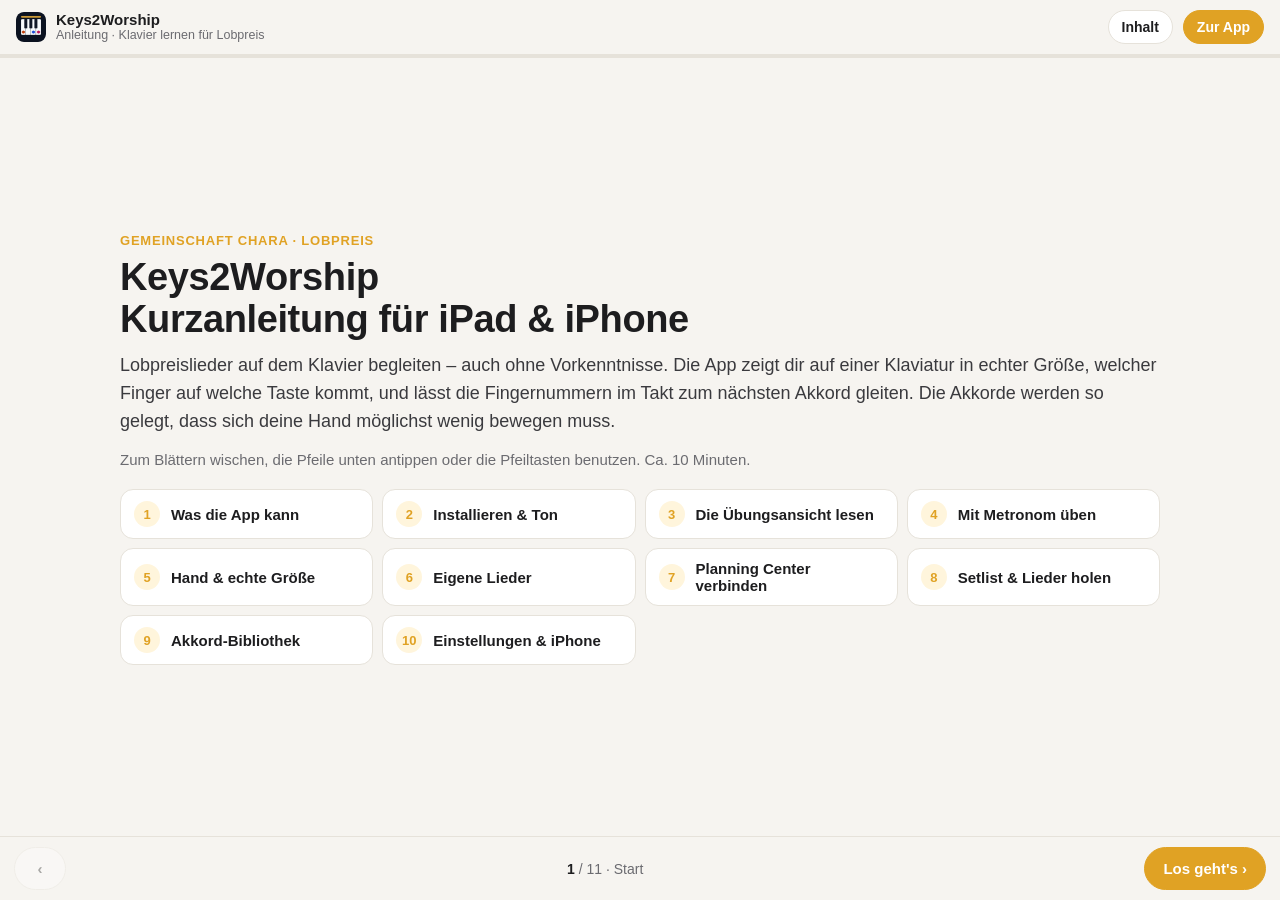
==== anleitung.html @ f3427e4c "Version 0.4.0: Planning Center, Einstellungen wie Ambientpad, Anleitung - Planning Center: Anmeldung" ====
<!DOCTYPE html>
<html lang="de">
<head>
<meta charset="utf-8">
<meta name="viewport" content="width=device-width,initial-scale=1,viewport-fit=cover">
<meta name="theme-color" content="#f6f4f0">
<title>Keys2Worship – Anleitung</title>
<link rel="apple-touch-icon" href="icons/apple-touch-icon.png">
<style>
  :root{--bg:#f6f4f0;--card:#fff;--ink:#1d1d1f;--dim:#6b6b70;--line:#e6e2da;--accent:#e0a224;--accent-soft:#fff5dc;--team:#22a7bd;--ok:#2e9d57;--warn:#c4581b;
    --r:18px;--font:-apple-system,BlinkMacSystemFont,"SF Pro Text","Segoe UI",Roboto,Helvetica,Arial,sans-serif}
  *{box-sizing:border-box}
  html,body{margin:0;height:100%;background:var(--bg);color:var(--ink);font-family:var(--font);-webkit-text-size-adjust:100%}
  body{display:flex;flex-direction:column;overflow:hidden}
  a{color:var(--accent)}
  /* Kopf */
  header{display:flex;align-items:center;gap:10px;padding:calc(env(safe-area-inset-top) + 10px) 16px 10px;border-bottom:1px solid var(--line);background:var(--bg)}
  header img{width:30px;height:30px;border-radius:8px}
  header .t{flex:1;min-width:0;line-height:1.15}
  header .t b{display:block;font-size:15px}
  header .t small{color:var(--dim);font-size:12.5px;white-space:nowrap;overflow:hidden;text-overflow:ellipsis;display:block}
  .hbtn{border:1px solid var(--line);background:var(--card);color:var(--ink);font:600 14px var(--font);border-radius:999px;padding:8px 13px;cursor:pointer;text-decoration:none;white-space:nowrap}
  .hbtn.acc{background:var(--accent);border-color:var(--accent);color:#fff}
  .progress{height:3px;background:var(--line)} .progress i{display:block;height:100%;width:0;background:var(--accent);transition:width .3s}
  /* Seiten */
  #deck{flex:1;display:flex;overflow-x:auto;overflow-y:hidden;scroll-snap-type:x mandatory;scrollbar-width:none;overscroll-behavior-x:contain}
  #deck::-webkit-scrollbar{display:none}
  .page{flex:0 0 100%;width:100%;scroll-snap-align:start;scroll-snap-stop:always;overflow-y:auto;-webkit-overflow-scrolling:touch;padding:22px 18px 30px}
  .inner{max-width:1040px;margin:0 auto;display:grid;grid-template-columns:1fr;gap:22px;align-items:start}
  @media(min-width:760px){.inner{grid-template-columns:minmax(0,1.1fr) minmax(0,.9fr);gap:40px;padding-top:12px}.inner.wide{grid-template-columns:1fr}.page{padding:30px 32px 40px}}
  .kicker{font-size:13px;font-weight:700;letter-spacing:.06em;text-transform:uppercase;color:var(--accent);margin:0 0 6px}
  h1{font-size:clamp(26px,5vw,38px);line-height:1.1;margin:0 0 12px;letter-spacing:-.01em}
  h2{font-size:clamp(23px,4.2vw,30px);line-height:1.15;margin:0 0 12px;letter-spacing:-.01em}
  h3{font-size:16px;margin:20px 0 8px}
  p{font-size:16.5px;line-height:1.55;margin:0 0 12px}
  .lead{font-size:18px;color:#3a3a3e}
  /* Schritte */
  ol.steps{list-style:none;counter-reset:s;padding:0;margin:14px 0}
  ol.steps>li{counter-increment:s;position:relative;padding:0 0 14px 46px;font-size:16.5px;line-height:1.5}
  ol.steps>li::before{content:counter(s);position:absolute;left:0;top:-2px;width:32px;height:32px;border-radius:50%;background:var(--accent);color:#fff;font-weight:700;display:flex;align-items:center;justify-content:center;font-size:15px}
  ol.steps>li:not(:last-child)::after{content:"";position:absolute;left:15.5px;top:34px;bottom:2px;width:1px;background:var(--line)}
  ul.dots{padding-left:20px;margin:8px 0 12px} ul.dots li{font-size:16.5px;line-height:1.5;margin-bottom:6px}
  .ui{display:inline-block;background:var(--card);border:1px solid var(--line);border-radius:7px;padding:0 7px;font-weight:600;font-size:.94em;white-space:nowrap;max-width:100%;white-space:normal}
  ol.steps b,ul.dots b,.account{overflow-wrap:anywhere}
  .ui.o{background:var(--accent);border-color:var(--accent);color:#fff}
  .ico{display:inline-block;vertical-align:-4px;width:20px;height:20px}
  code{font-family:ui-monospace,Menlo,monospace;font-size:.9em;background:#efebe4;border-radius:5px;padding:1px 5px;overflow-wrap:anywhere}
  .inner>*{min-width:0}
  /* Hinweiskästen */
  .box{border-radius:14px;padding:13px 15px;margin:14px 0;font-size:15.5px;line-height:1.5;background:var(--card);border:1px solid var(--line)}
  .box>b:first-child{display:block;margin-bottom:3px}
  .box.tip{background:var(--accent-soft);border-color:#f8d5ab}
  .box.warn{background:#fdecea;border-color:#f3c3bd}
  .box.team{background:#e5f6f8;border-color:#b6e3ea}
  .box p{font-size:15.5px;margin:0}
  /* Tabelle */
  table{width:100%;border-collapse:collapse;background:var(--card);border-radius:14px;overflow:hidden;border:1px solid var(--line);font-size:15.5px;margin:10px 0}
  th,td{text-align:left;padding:10px 12px;border-bottom:1px solid var(--line);vertical-align:top;overflow-wrap:break-word;hyphens:auto;-webkit-hyphens:auto}
  td .ui{white-space:normal}
  td code,td b{overflow-wrap:anywhere}
  td:first-child b{overflow-wrap:normal}
  td:first-child,th:first-child{min-width:6.8em;hyphens:manual;-webkit-hyphens:manual}
  @media(max-width:360px){td:first-child,th:first-child{min-width:5.6em;hyphens:auto;-webkit-hyphens:auto;overflow-wrap:anywhere}}
  @media(max-width:420px){th,td{padding:9px 8px}}
  th{background:#faf8f4;font-size:13px;text-transform:uppercase;letter-spacing:.04em;color:var(--dim)}
  tr:last-child td{border-bottom:0}
  /* Screenshots */
  .shots{display:flex;gap:16px;justify-content:center;flex-wrap:wrap}
  figure{margin:0;text-align:center;flex:0 1 300px;min-width:0}
  .phone{display:block;width:100%;max-width:300px;margin:0 auto;border-radius:30px;border:8px solid #1d1d1f;background:#0e1014;box-shadow:0 14px 34px rgba(0,0,0,.16)}
  .tablet{display:block;width:100%;max-width:520px;margin:0 auto;border-radius:22px;border:10px solid #1d1d1f;box-shadow:0 14px 34px rgba(0,0,0,.16)}
  .strip{display:block;width:100%;max-width:420px;margin:0 auto;border-radius:14px;border:1px solid #2a2d33;box-shadow:0 8px 20px rgba(0,0,0,.12)}
  .shots.two{flex-wrap:nowrap} .shots.two figure{flex:1 1 0;max-width:260px}
  @media(max-width:420px){.shots.two{gap:10px} .shots.two .phone{border-width:5px;border-radius:20px}}
  figcaption{font-size:13.5px;color:var(--dim);margin-top:9px;line-height:1.4}
  /* Titelseite & Inhalt */
  .cover{display:flex;flex-direction:column;justify-content:center;min-height:100%}
  .toc{display:grid;grid-template-columns:repeat(auto-fill,minmax(230px,1fr));gap:9px;margin-top:18px}
  .toc button{display:flex;gap:11px;align-items:center;text-align:left;background:var(--card);border:1px solid var(--line);border-radius:13px;padding:11px 13px;font:600 15px var(--font);color:var(--ink);cursor:pointer}
  .toc button span{flex:none;width:26px;height:26px;border-radius:50%;background:var(--accent-soft);color:var(--accent);display:flex;align-items:center;justify-content:center;font-size:13px;font-weight:700}
  .toc button:hover{border-color:var(--accent)}
  .tag{display:inline-block;font-size:12px;font-weight:700;padding:2px 8px;border-radius:999px;background:#e5f6f8;color:#167c8c;vertical-align:3px;margin-left:6px}
  .account{display:inline-block;font:600 17px ui-monospace,Menlo,monospace;background:var(--card);border:1px dashed var(--accent);border-radius:10px;padding:6px 11px;margin:2px 0 4px;word-break:break-all}

  /* Fuß */
  footer{display:flex;align-items:center;gap:10px;padding:10px 14px calc(env(safe-area-inset-bottom) + 10px);border-top:1px solid var(--line);background:var(--bg)}
  .nav{border:0;border-radius:999px;font:700 15px var(--font);padding:12px 18px;cursor:pointer;background:var(--card);color:var(--ink);border:1px solid var(--line);min-width:52px}
  .nav.next{background:var(--accent);color:#fff;border-color:var(--accent);flex:0 0 auto}
  .nav:disabled{opacity:.35;cursor:default}
  .pos{flex:1;text-align:center;font-size:14px;color:var(--dim);min-width:0;white-space:nowrap;overflow:hidden;text-overflow:ellipsis}
  .pos b{color:var(--ink)}
  /* Inhaltsverzeichnis-Overlay */
  #tocSheet{position:fixed;inset:0;background:rgba(0,0,0,.35);display:none;align-items:flex-end;justify-content:center;z-index:10}
  #tocSheet.open{display:flex}
  #tocSheet .sh{background:var(--bg);width:100%;max-width:640px;max-height:85vh;overflow:auto;border-radius:22px 22px 0 0;padding:18px 16px calc(env(safe-area-inset-bottom) + 18px)}
  @media(min-width:760px){#tocSheet{align-items:center}#tocSheet .sh{border-radius:22px}}
  #tocSheet .toc{grid-template-columns:1fr}
  .shhead{display:flex;align-items:center;justify-content:space-between;margin-bottom:6px}
  .shhead h2{margin:0;font-size:21px}
  @media print{body{overflow:visible;display:block;height:auto}#deck{display:block;overflow:visible}.page{overflow:visible;page-break-after:always}header,footer,.progress{display:none}}
</style>
</head>
<body>
<header>
  <img src="icons/icon-192.png" alt="">
  <div class="t"><b>Keys2Worship</b><small>Anleitung · Klavier lernen für Lobpreis</small></div>
  <button class="hbtn" id="tocBtn">Inhalt</button>
  <a class="hbtn acc" href="./" id="appLink">Zur App</a>
</header>
<div class="progress"><i id="bar"></i></div>

<main id="deck">

<!-- 0 Titel -->
<section class="page" data-title="Start">
  <div class="inner wide cover">
    <div>
      <p class="kicker">Gemeinschaft Chara · Lobpreis</p>
      <h1>Keys2Worship<br>Kurzanleitung für iPad &amp; iPhone</h1>
      <p class="lead">Lobpreislieder auf dem Klavier begleiten – auch ohne Vorkenntnisse. Die App zeigt dir auf einer Klaviatur in echter Größe, welcher Finger auf welche Taste kommt, und lässt die Fingernummern im Takt zum nächsten Akkord gleiten. Die Akkorde werden so gelegt, dass sich deine Hand möglichst wenig bewegen muss.</p>
      <p style="color:var(--dim);font-size:15px">Zum Blättern wischen, die Pfeile unten antippen oder die Pfeiltasten benutzen. Ca. 10 Minuten.</p>
      <div class="toc" id="tocCover"></div>
    </div>
  </div>
</section>

<!-- 1 Überblick -->
<section class="page" data-title="Was die App kann">
  <div class="inner">
    <div>
      <p class="kicker">Überblick</p>
      <h2>Was die App kann</h2>
      <ul class="dots">
        <li><b>Fingersätze auf der Klaviatur:</b> farbige Kreise mit Nummern zeigen, welcher Finger welche Taste drückt.</li>
        <li><b>Kurze Wege:</b> Die App wählt für jedes Lied automatisch die Akkord-Lagen, bei denen die Hand fast liegen bleibt.</li>
        <li><b>Gleitende Finger:</b> Im Takt des Metronoms wandern die Nummern zur nächsten Taste.</li>
        <li><b>Echte Tastengröße:</b> Die Tasten sind so breit wie an einem richtigen Klavier.</li>
        <li><b>Klavier oder Rhodes</b> – du hörst jeden Akkord.</li>
        <li><b>Planning Center:</b> Setlist des nächsten Gottesdienstes holen, mit Tonart, Tempo und – wenn gepflegt – Akkorden.</li>
      </ul>
      <div class="box tip"><b>Gut zu wissen</b><p>Alles läuft auf deinem Gerät. Nach dem ersten Öffnen funktioniert die App auch ohne Internet – nur Planning Center braucht eine Verbindung.</p></div>
    </div>
    <div class="shots"><figure style="flex-basis:520px"><img class="tablet" src="anleitung/ueben.webp" alt="Übungsansicht auf dem iPad mit Klaviatur und Fingernummern" loading="lazy"><figcaption>Die Übungsansicht auf dem iPad.</figcaption></figure></div>
  </div>
</section>

<!-- 2 Installieren -->
<section class="page" data-title="Installieren & Ton">
  <div class="inner">
    <div>
      <p class="kicker">Einmalig</p>
      <h2>App installieren und Ton einschalten</h2>
      <ol class="steps">
        <li>In <b>Safari</b> öffnen: <code>olivergentina.github.io/Keys2worship</code></li>
        <li><span class="ui">Teilen</span> antippen (Quadrat mit Pfeil) → <span class="ui">Zum Home-Bildschirm</span>.</li>
        <li>Die App über das neue Symbol starten. Der Schriftzug schreibt sich, dann <span class="ui o">Start</span> antippen – das schaltet den Ton frei. Ein kurzer Akkord bestätigt, dass alles klappt.</li>
      </ol>
      <div class="box warn"><b>Kein Ton?</b><p>Lautstärke am iPad hochdrehen. Nach längerer Pause zeigt die App den Startbildschirm erneut – einfach wieder <b>Start</b> antippen.</p></div>
      <div class="box"><b>Updates</b><p>Neue Versionen lädt die App beim Öffnen selbst. Die Versionsnummer steht unten auf der Startseite und unter ⚙︎ → App &amp; Speicher.</p></div>
    </div>
    <div class="shots"><figure style="flex-basis:520px"><img class="tablet" src="anleitung/start.webp" alt="Startbildschirm mit Schriftzug Keys2Worship und Start-Knopf" loading="lazy"><figcaption>Ein Tipp auf „Start“ schaltet den Ton frei.</figcaption></figure></div>
  </div>
</section>

<!-- 3 Übungsansicht lesen -->
<section class="page" data-title="Die Übungsansicht lesen">
  <div class="inner">
    <div>
      <p class="kicker">Grundlagen</p>
      <h2>Die Übungsansicht lesen</h2>
      <table>
        <tr><th>Zeichen</th><th>Bedeutung</th></tr>
        <tr><td><b>Voller Kreis</b></td><td>Diese Taste jetzt drücken. Die Zahl ist der Finger: 1 = Daumen, 2 = Zeigefinger, 3 = Mittelfinger, 4 = Ringfinger, 5 = kleiner Finger.</td></tr>
        <tr><td><b>Gestrichelt</b></td><td>Hier landet der Finger beim nächsten Akkord.</td></tr>
        <tr><td><b>Pfeile</b></td><td>Welcher Finger in welche Richtung rutscht.</td></tr>
        <tr><td><b>„bleibt“</b></td><td>Finger einfach liegen lassen.</td></tr>
        <tr><td><b>L</b></td><td>Linke Hand: Grundton mit dem kleinen Finger.</td></tr>
      </table>
      <p>Die Zahlen stehen oben auf den Tasten – so verdecken deine Finger sie nicht. Oben siehst du die Akkordfolge, in der Mitte „Jetzt → Danach“ und in Worten, wie du wechselst.</p>
    </div>
    <div class="shots"><figure style="flex-basis:520px"><img class="tablet" src="anleitung/ueben.webp" alt="Übungsansicht: G-Dur, Daumen rutscht von H nach A, Zeigefinger bleibt auf D" loading="lazy"><figcaption>G → D: Der Zeigefinger bleibt auf D, Daumen und kleiner Finger rutschen.</figcaption></figure></div>
  </div>
</section>

<!-- 4 Üben -->
<section class="page" data-title="Mit Metronom üben">
  <div class="inner">
    <div>
      <p class="kicker">Üben</p>
      <h2>Mit Metronom üben</h2>
      <ol class="steps">
        <li><span class="ui o">▶</span> startet das Metronom. Jeder Akkord dauert einen Takt; auf der „1“ erklingt er.</li>
        <li>Auf dem letzten Schlag <b>gleiten die Fingernummern</b> zur nächsten Taste und kommen genau auf der „1“ an. Oben steht dann „Finger rutschen …“.</li>
        <li>Mit <span class="ui">−</span> / <span class="ui">+</span> neben der BPM-Zahl langsamer oder schneller werden.</li>
        <li>Ohne Metronom: <span class="ui">›</span> zeigt den nächsten Wechsel in Zeitlupe.</li>
      </ol>
      <h3>Übungsmodi</h3>
      <ul class="dots">
        <li><b>Liedmodus:</b> der ganze Teil (oder „Ganzes Lied“) der Reihe nach.</li>
        <li><b>Wechsel üben:</b> nur zwei Akkorde im Wechsel – ideal für schwierige Stellen. Den ersten Akkord oben in der Leiste antippen.</li>
        <li><b>Ohne Hilfe:</b> nur die Akkordnamen – teste dich selbst.</li>
      </ul>
      <div class="box tip"><b>Tipp</b><p>Unter ⚙︎ → Metronom &amp; Gleiten kannst du die Finger 2 oder 3 Schläge früher losgleiten lassen. Das gibt am Anfang mehr Zeit.</p></div>
    </div>
    <div class="shots two">
      <figure><img class="tablet" src="anleitung/gleiten.webp" alt="Fingernummern gleiten zur nächsten Taste" loading="lazy"><figcaption>Kurz vor dem Wechsel: die Nummern gleiten.</figcaption></figure>
      <figure><img class="tablet" src="anleitung/wechsel.webp" alt="Modus Wechsel üben" loading="lazy"><figcaption>„Wechsel üben“: zwei Akkorde in Schleife.</figcaption></figure>
    </div>
  </div>
</section>

<!-- 5 Hand & Zoom -->
<section class="page" data-title="Hand & echte Größe">
  <div class="inner">
    <div>
      <p class="kicker">Klaviatur</p>
      <h2>Hand wählen &amp; echte Tastengröße</h2>
      <ul class="dots">
        <li><span class="ui o">Rechte Hand</span> – Standard. Tasten in echter Größe (100 %), der Ausschnitt läuft mit der Hand mit.</li>
        <li><span class="ui">Linke Hand</span> – nur der Grundton, ebenfalls in echter Größe.</li>
        <li><span class="ui">Beide</span> – die ganze Klaviatur. Das ist die kleinste Darstellung.</li>
      </ul>
      <p>Rechts über der Klaviatur: <span class="ui">−</span> und <span class="ui">+</span> verkleinern bzw. vergrößern, ein Tipp auf die Prozentzahl springt zurück auf <b>100 %</b>. Die App merkt sich den Zoom pro Ansicht.</p>
      <div class="box"><b>Absichtlich kein Zwei-Finger-Zoom</b><p>Mehrere Finger auf der Klaviatur sind ein Akkord – deshalb ändert sich die Größe dort nie aus Versehen.</p></div>
      <div class="box tip"><b>Stimmt die Größe genau?</b><p>⚙︎ → Klaviatur → „Echte Tastengröße kalibrieren“: Bankkarte auf den Balken legen und mit −/+ gleich lang einstellen.</p></div>
    </div>
    <div class="shots two">
      <figure><img class="tablet" src="anleitung/beide.webp" alt="Ansicht Beide mit ganzer Klaviatur" loading="lazy"><figcaption>„Beide“: ganze Klaviatur, beide Hände.</figcaption></figure>
      <figure><img class="tablet" src="anleitung/klaviatur_einstellungen.webp" alt="Einstellungen Klaviatur mit Kalibrierung" loading="lazy"><figcaption>Kalibrieren mit einer Bankkarte.</figcaption></figure>
    </div>
  </div>
</section>

<!-- 6 Lieder anlegen -->
<section class="page" data-title="Eigene Lieder">
  <div class="inner">
    <div>
      <p class="kicker">Lieder</p>
      <h2>Eigene Lieder anlegen</h2>
      <ol class="steps">
        <li>Auf der Startseite <span class="ui">+ Lied anlegen</span>.</li>
        <li>Titel, Tonart, Tempo und Taktart eintragen.</li>
        <li>Pro Teil (Strophe, Refrain, Bridge …) die Akkorde mit Leerzeichen eintippen: <code>G D Em C</code>. Zwei Takte desselben Akkords: <code>G*2</code>. Basston: <code>D/Fis</code>.</li>
        <li>Nicht erkannte Akkorde werden rot markiert.</li>
        <li><span class="ui o">Speichern &amp; üben</span>.</li>
      </ol>
      <p>Mit <span class="ui">−</span> / <span class="ui">+</span> bei der Tonart transponierst du das ganze Lied – C, G, D und A sind für den Anfang am leichtesten.</p>
    </div>
    <div class="shots"><figure style="flex-basis:520px"><img class="tablet" src="anleitung/editor.webp" alt="Lied-Editor mit Teilen und Akkorden" loading="lazy"><figcaption>Der Lied-Editor.</figcaption></figure></div>
  </div>
</section>

<!-- 7 Planning Center verbinden -->
<section class="page" data-title="Planning Center verbinden">
  <div class="inner">
    <div>
      <p class="kicker">Planning Center</p>
      <h2>Mit Planning Center verbinden</h2>
      <ol class="steps">
        <li>⚙︎ → <span class="ui o">Planning Center</span> → <span class="ui">Mit Planning Center verbinden</span>.</li>
        <li>Mit deinem Planning-Center-Konto anmelden und den Zugriff erlauben. Die App liest nur – sie ändert nichts.</li>
        <li>Du landest wieder in der App. Die Anmeldung hält ca. drei Monate.</li>
      </ol>
      <div class="box team"><b>Einmalig für den Admin</b><p>Keys2Worship nutzt dieselbe Planning-Center-App wie AmbientPad. Bei dieser App muss unter <b>Callback URLs</b> zusätzlich eingetragen sein:<br><code>https://olivergentina.github.io/Keys2worship/</code><br>(Planning Center → Developer → Applications). Die Adresse steht auch in der App unter ⚙︎ → Planning Center → Erweitert.</p></div>
    </div>
    <div class="shots"><figure style="flex-basis:520px"><img class="tablet" src="anleitung/pco_einstellungen.webp" alt="Einstellungen Planning Center" loading="lazy"><figcaption>⚙︎ → Planning Center.</figcaption></figure></div>
  </div>
</section>

<!-- 8 Setlist & Lieder holen -->
<section class="page" data-title="Setlist & Lieder holen">
  <div class="inner">
    <div>
      <p class="kicker">Planning Center</p>
      <h2>Setlist üben und Lieder merken</h2>
      <ol class="steps">
        <li>Auf der Startseite <span class="ui o">⚡ Nächste Veranstaltung laden</span> – oder <span class="ui">Veranstaltung auswählen …</span> bzw. einen Link zu einem Plan einfügen.</li>
        <li>Die Lieder erscheinen unter <b>Setlist aus Planning Center</b> in der richtigen Reihenfolge, mit Tonart und Tempo.</li>
        <li><span class="ui o">Üben</span> öffnet das Lied. Oben kannst du mit ‹ › direkt zum vorigen oder nächsten Lied der Setlist springen.</li>
        <li><span class="ui">+ Merken</span> legt ein Lied dauerhaft in deine Liste <b>Zu übende Lieder</b>.</li>
        <li>Einzelne Lieder aus der ganzen Planning-Center-Datenbank: <span class="ui">+ Aus Planning Center</span> → suchen → Arrangement wählen.</li>
      </ol>
      <div class="box warn"><b>Woher kommen die Akkorde?</b><p>Aus „Lyrics &amp; Chords“ des Arrangements in Planning Center. Sind dort keine Akkorde gepflegt (nur PDF), steht beim Lied „keine Akkorde“ – dann tippst du sie einmal mit <span class="ui">Akkorde eintragen</span> ein. Deine Version wird gemerkt und beim nächsten Mal automatisch verwendet.</p></div>
    </div>
    <div class="shots"><figure style="flex-basis:520px"><img class="tablet" src="anleitung/setlist.webp" alt="Startseite mit Setlist aus Planning Center (Beispieldaten)" loading="lazy"><figcaption>Setlist auf der Startseite (Beispieldaten).</figcaption></figure></div>
  </div>
</section>

<!-- 9 Akkord-Bibliothek -->
<section class="page" data-title="Akkord-Bibliothek">
  <div class="inner">
    <div>
      <p class="kicker">Nachschlagen</p>
      <h2>Akkord-Bibliothek</h2>
      <p>Startseite → <span class="ui">Akkorde</span>. Grundton und Akkordart wählen – du siehst jeden Akkord in allen drei Lagen (Grundstellung, 1. und 2. Umkehrung) mit Fingersatz und kannst ihn anhören.</p>
      <div class="box tip"><b>Merkregel Fingersatz</b><p>Wo die Lücke zwischen zwei Tönen größer ist, bleibt ein Finger frei: große Lücke oben → 1 – 2 – 5, große Lücke unten → 1 – 3 – 5.</p></div>
    </div>
    <div class="shots"><figure style="flex-basis:520px"><img class="tablet" src="anleitung/akkorde.webp" alt="Akkord-Bibliothek mit G-Dur in drei Lagen" loading="lazy"><figcaption>G-Dur in allen drei Lagen.</figcaption></figure></div>
  </div>
</section>

<!-- 10 Einstellungen & iPhone -->
<section class="page" data-title="Einstellungen & iPhone">
  <div class="inner">
    <div>
      <p class="kicker">Zum Schluss</p>
      <h2>Einstellungen &amp; iPhone</h2>
      <table>
        <tr><th>⚙︎ Menüpunkt</th><th>Was du dort einstellst</th></tr>
        <tr><td><b>Planning Center</b></td><td>Verbinden, Setlist laden, Lieder holen, trennen.</td></tr>
        <tr><td><b>Klaviatur</b></td><td>Ansicht beim Öffnen, Zoom zurücksetzen, echte Größe kalibrieren.</td></tr>
        <tr><td><b>Metronom &amp; Gleiten</b></td><td>Wie früh die Finger zum nächsten Akkord gleiten.</td></tr>
        <tr><td><b>Klang</b></td><td>Klavier, Rhodes oder aus; Lautstärke.</td></tr>
        <tr><td><b>Notenschrift</b></td><td>Deutsch (H, Fis) oder Englisch (B, F#).</td></tr>
        <tr><td><b>App &amp; Speicher</b></td><td>Version, Ton-Status, nach Update suchen.</td></tr>
      </table>
      <div class="box"><b>iPhone</b><p>Funktioniert quer gehalten genauso. Weil der Bildschirm schmaler ist, stellt sich die Klaviatur auf ca. 70 % ein, damit ein ganzer Akkordwechsel ins Bild passt.</p></div>
    </div>
    <div class="shots two">
      <figure><img class="tablet" src="anleitung/einstellungen.webp" alt="Einstellungsmenü" loading="lazy"><figcaption>⚙︎ Einstellungen.</figcaption></figure>
      <figure><img class="tablet" src="anleitung/iphone.webp" alt="Übungsansicht auf dem iPhone quer" loading="lazy"><figcaption>iPhone quer.</figcaption></figure>
    </div>
  </div>
</section>

</main>

<footer>
  <button class="nav" id="prev" aria-label="Zurück">‹</button>
  <div class="pos" id="pos"></div>
  <button class="nav next" id="next">Weiter ›</button>
</footer>

<div id="tocSheet"><div class="sh">
  <div class="shhead"><h2>Inhalt</h2><button class="hbtn" id="tocClose">Schließen</button></div>
  <div class="toc" id="tocList"></div>
</div></div>

<script>
"use strict";
const deck=document.getElementById("deck"),pages=[...document.querySelectorAll(".page")];
const N=pages.length;let cur=0;
function go(i,smooth=true){i=Math.max(0,Math.min(N-1,i));deck.scrollTo({left:i*deck.clientWidth,behavior:smooth?"smooth":"auto"});setCur(i);}
function setCur(i){
  if(i===cur&&document.getElementById("pos").textContent)return;
  cur=i;
  document.getElementById("pos").innerHTML=`<b>${i+1}</b> / ${N} · ${pages[i].dataset.title}`;
  document.getElementById("bar").style.width=((i)/(N-1)*100)+"%";
  document.getElementById("prev").disabled=i===0;
  const nx=document.getElementById("next");nx.disabled=i===N-1;nx.textContent=i===0?"Los geht's ›":"Weiter ›";
  history.replaceState(null,"","#"+(i+1));
  pages[i].scrollTop=0;
}
let st;deck.addEventListener("scroll",()=>{clearTimeout(st);st=setTimeout(()=>{const i=Math.round(deck.scrollLeft/deck.clientWidth);if(i!==cur)setCur(i);},60);},{passive:true});
document.getElementById("prev").onclick=()=>go(cur-1);
document.getElementById("next").onclick=()=>go(cur+1);
document.addEventListener("keydown",e=>{
  if(e.key==="ArrowRight"||e.key==="PageDown"){e.preventDefault();go(cur+1);}
  else if(e.key==="ArrowLeft"||e.key==="PageUp"){e.preventDefault();go(cur-1);}
  else if(e.key==="Escape")tocSheet.classList.remove("open");
});
window.addEventListener("resize",()=>go(cur,false));
// Inhaltsverzeichnis
function fillToc(el,close){
  pages.forEach((p,i)=>{if(i===0)return;const b=document.createElement("button");b.innerHTML=`<span>${i}</span>${p.dataset.title}`;b.onclick=()=>{if(close)tocSheet.classList.remove("open");go(i);};el.appendChild(b);});
}
const tocSheet=document.getElementById("tocSheet");
fillToc(document.getElementById("tocCover"),false);fillToc(document.getElementById("tocList"),true);
document.getElementById("tocBtn").onclick=()=>tocSheet.classList.add("open");
document.getElementById("tocClose").onclick=()=>tocSheet.classList.remove("open");
tocSheet.addEventListener("click",e=>{if(e.target===tocSheet)tocSheet.classList.remove("open");});

// Start auf Seite aus #
const h=parseInt(location.hash.slice(1),10);
requestAnimationFrame(()=>{cur=-1;go(h>0?h-1:0,false);});
</script>
</body>
</html>
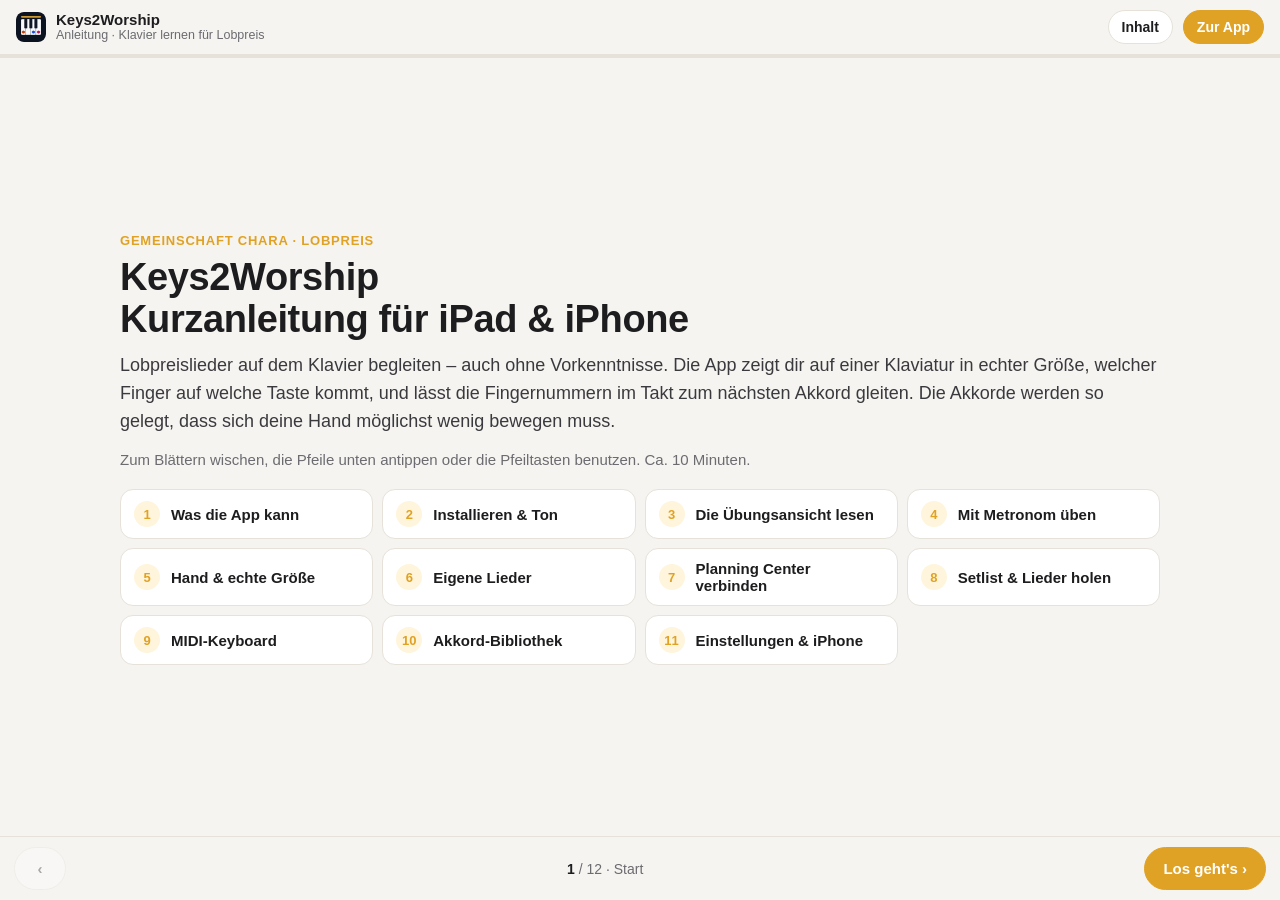
==== commit df69b10c: "Version 0.5.0: MIDI-Keyboard mit Akkord-Prüfung und Warte-Modus - Web MIDI: gedrückte Tasten erschei" ====
--- a/anleitung.html
+++ b/anleitung.html
@@ -191,7 +191,7 @@
       <ol class="steps">
         <li><span class="ui o">▶</span> startet das Metronom. Jeder Akkord dauert einen Takt; auf der „1“ erklingt er.</li>
         <li>Auf dem letzten Schlag <b>gleiten die Fingernummern</b> zur nächsten Taste und kommen genau auf der „1“ an. Oben steht dann „Finger rutschen …“.</li>
-        <li>Mit <span class="ui">−</span> / <span class="ui">+</span> neben der BPM-Zahl langsamer oder schneller werden.</li>
+        <li>Mit <span class="ui">−</span> / <span class="ui">+</span> neben der BPM-Zahl langsamer oder schneller werden. <span class="ui">Klick</span> schaltet das Klicken stumm – die Akkorde erklingen weiter.</li>
         <li>Ohne Metronom: <span class="ui">›</span> zeigt den nächsten Wechsel in Zeitlupe.</li>
       </ol>
       <h3>Übungsmodi</h3>
@@ -220,7 +220,8 @@
         <li><span class="ui">Linke Hand</span> – nur der Grundton, ebenfalls in echter Größe.</li>
         <li><span class="ui">Beide</span> – die ganze Klaviatur. Das ist die kleinste Darstellung.</li>
       </ul>
-      <p>Rechts über der Klaviatur: <span class="ui">−</span> und <span class="ui">+</span> verkleinern bzw. vergrößern, ein Tipp auf die Prozentzahl springt zurück auf <b>100 %</b>. Die App merkt sich den Zoom pro Ansicht.</p>
+      <p>Rechts über der Klaviatur: <span class="ui">−</span> und <span class="ui">+</span> verkleinern bzw. vergrößern, ein Tipp auf die Prozentzahl springt zurück auf <b>100 %</b>. Die App merkt sich den Zoom pro Ansicht. Der Ausschnitt steht während eines Lieds still – er wird einmal so gewählt, dass alle Akkorde hineinpassen.</p>
+      <p><span class="ui">⇕ Schwarze Tasten</span> schaltet den Anpass-Modus ein: Die orange Linie (oder ▲ ▼) verschiebt, wo die schwarzen Tasten enden. Kürzere schwarze Tasten geben den Fingern unten mehr Platz. Nochmal antippen beendet den Modus.</p>
       <div class="box"><b>Absichtlich kein Zwei-Finger-Zoom</b><p>Mehrere Finger auf der Klaviatur sind ein Akkord – deshalb ändert sich die Größe dort nie aus Versehen.</p></div>
       <div class="box tip"><b>Stimmt die Größe genau?</b><p>⚙︎ → Klaviatur → „Echte Tastengröße kalibrieren“: Bankkarte auf den Balken legen und mit −/+ gleich lang einstellen.</p></div>
     </div>
@@ -283,6 +284,28 @@
       <div class="box warn"><b>Woher kommen die Akkorde?</b><p>Aus „Lyrics &amp; Chords“ des Arrangements in Planning Center. Sind dort keine Akkorde gepflegt (nur PDF), steht beim Lied „keine Akkorde“ – dann tippst du sie einmal mit <span class="ui">Akkorde eintragen</span> ein. Deine Version wird gemerkt und beim nächsten Mal automatisch verwendet.</p></div>
     </div>
     <div class="shots"><figure style="flex-basis:520px"><img class="tablet" src="anleitung/setlist.webp" alt="Startseite mit Setlist aus Planning Center (Beispieldaten)" loading="lazy"><figcaption>Setlist auf der Startseite (Beispieldaten).</figcaption></figure></div>
+  </div>
+</section>
+
+<!-- MIDI -->
+<section class="page" data-title="MIDI-Keyboard">
+  <div class="inner">
+    <div>
+      <p class="kicker">Mit echtem Klavier</p>
+      <h2>MIDI-Keyboard anschließen</h2>
+      <ol class="steps">
+        <li>Kostenlosen <b>MIDIWeb Browser</b> aus dem App Store installieren (Safari selbst kann kein MIDI).</li>
+        <li>USB-Kabel von der eckigen USB-Buchse am Piano („Computer“ / „USB to Host“) zum iPad – USB-C-Kabel bzw. Lightning-auf-USB-Kamera-Adapter.</li>
+        <li>Piano einschalten, im MIDIWeb Browser <code>olivergentina.github.io/Keys2worship</code> öffnen.</li>
+        <li>Über der Klaviatur erscheint dein Keyboard in Grün – fertig.</li>
+      </ol>
+      <ul class="dots">
+        <li><b>Grün</b> = richtiger Ton, <b>rot</b> = falscher Ton. Oben steht „✓ Richtig!“, sobald der Akkord stimmt (die Oktave ist egal).</li>
+        <li><span class="ui o">Warten bis richtig</span>: Die App wartet, bis du den Akkord greifst, und gleitet dann zum nächsten – ganz ohne Zeitdruck.</li>
+      </ul>
+      <div class="box"><b>Gut zu wissen</b><p>MIDI meldet, welche Taste gedrückt ist – nicht mit welchem Finger. Die Fingernummern bleiben also deine Orientierung. Am Mac oder PC funktioniert MIDI direkt in Chrome.</p></div>
+    </div>
+    <div class="shots"><figure style="flex-basis:520px"><img class="tablet" src="anleitung/midi.webp" alt="Gedrückte Tasten grün und rot markiert" loading="lazy"><figcaption>Grün = richtig, rot = falscher Ton.</figcaption></figure></div>
   </div>
 </section>
 
@@ -310,6 +333,7 @@
         <tr><td><b>Planning Center</b></td><td>Verbinden, Setlist laden, Lieder holen, trennen.</td></tr>
         <tr><td><b>Klaviatur</b></td><td>Ansicht beim Öffnen, Zoom zurücksetzen, echte Größe kalibrieren.</td></tr>
         <tr><td><b>Metronom &amp; Gleiten</b></td><td>Wie früh die Finger zum nächsten Akkord gleiten.</td></tr>
+        <tr><td><b>MIDI-Keyboard</b></td><td>Status, an/aus, Töne in der App mitspielen.</td></tr>
         <tr><td><b>Klang</b></td><td>Klavier, Rhodes oder aus; Lautstärke.</td></tr>
         <tr><td><b>Notenschrift</b></td><td>Deutsch (H, Fis) oder Englisch (B, F#).</td></tr>
         <tr><td><b>App &amp; Speicher</b></td><td>Version, Ton-Status, nach Update suchen.</td></tr>
